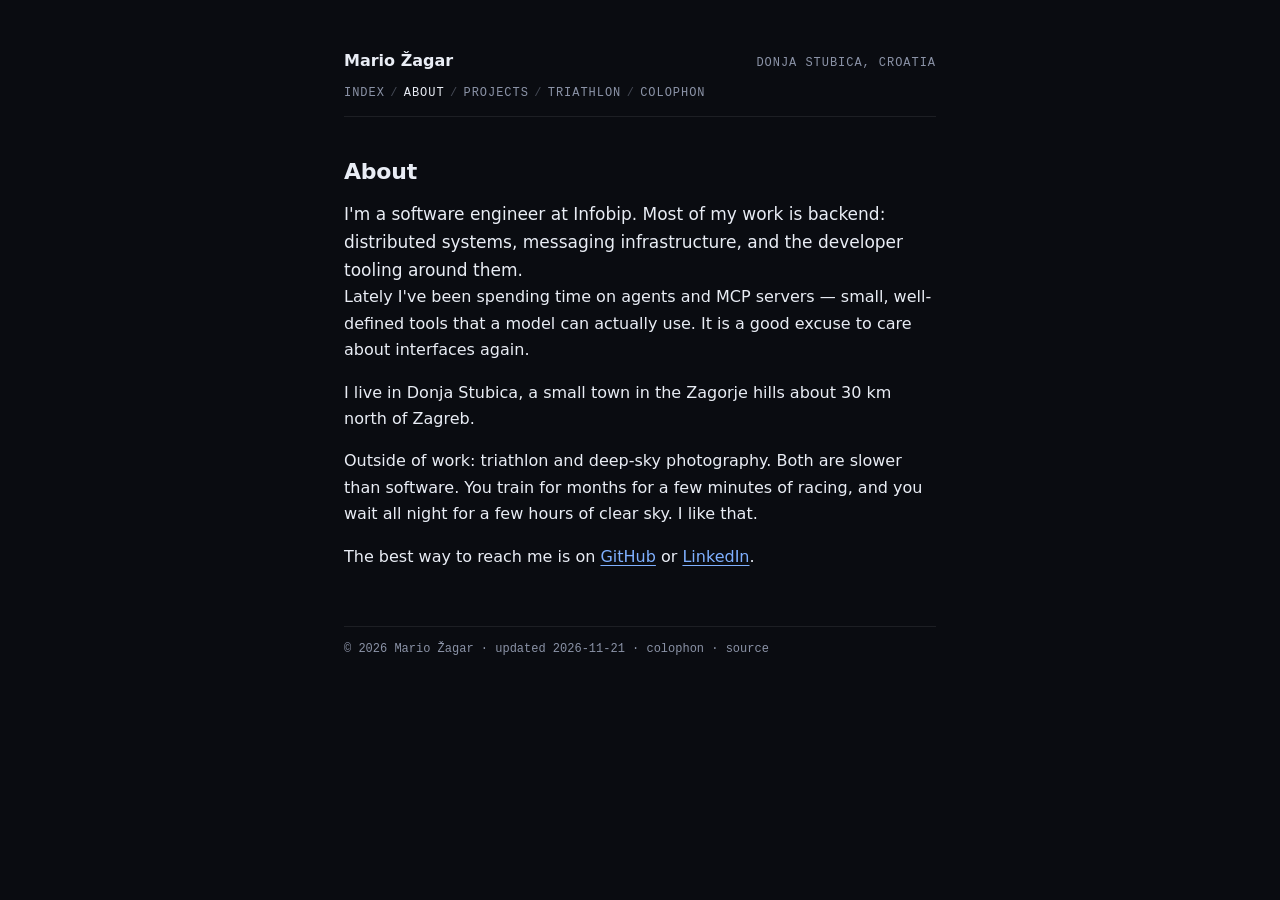
==== about/index.html @ 55d70c5a "Replace placeholder with a plain personal index Add a shared stylesheet, favicon, and pages for abou" ====
<!DOCTYPE html>
<html lang="en">
<head>
<meta charset="utf-8">
<meta name="viewport" content="width=device-width, initial-scale=1">
<title>About — Mario Žagar</title>
<meta name="description" content="About Mario Žagar: software engineer at Infobip, based in Donja Stubica, Croatia.">
<link rel="canonical" href="https://mzagar.github.io/about/">
<meta name="theme-color" content="#0a0c11">
<meta property="og:type" content="website">
<meta property="og:site_name" content="Mario Žagar">
<meta property="og:title" content="About — Mario Žagar">
<meta property="og:description" content="Software engineer at Infobip, based in Donja Stubica, Croatia.">
<meta property="og:url" content="https://mzagar.github.io/about/">
<meta name="twitter:card" content="summary">
<link rel="icon" href="/favicon.svg" type="image/svg+xml">
<link rel="stylesheet" href="/style.css">
</head>
<body>
<div class="wrap">

<header class="site-head">
  <div class="row">
    <a class="site-name" href="/">Mario Žagar</a>
    <span class="site-place">Donja Stubica, Croatia</span>
  </div>
  <nav class="site-nav" aria-label="Site">
    <a href="/">index</a><span class="sep">/</span><a href="/about/" aria-current="page">about</a><span class="sep">/</span><a href="/projects/">projects</a><span class="sep">/</span><a href="/triathlon/">triathlon</a><span class="sep">/</span><a href="/colophon/">colophon</a>
  </nav>
</header>

<main>
  <h1>About</h1>
  <p class="lede">I'm a software engineer at Infobip. Most of my work is backend: distributed systems, messaging infrastructure, and the developer tooling around them.</p>
  <p>Lately I've been spending time on agents and MCP servers — small, well-defined tools that a model can actually use. It is a good excuse to care about interfaces again.</p>
  <p>I live in Donja Stubica, a small town in the Zagorje hills about 30 km north of Zagreb.</p>
  <p>Outside of work: triathlon and deep-sky photography. Both are slower than software. You train for months for a few minutes of racing, and you wait all night for a few hours of clear sky. I like that.</p>
  <p>The best way to reach me is on <a href="https://github.com/mzagar">GitHub</a> or <a href="https://www.linkedin.com/in/mzagar/">LinkedIn</a>.</p>
</main>

<footer class="site-foot">
  <p>© 2026 Mario Žagar · updated 2026-11-21 · <a href="/colophon/">colophon</a> · <a href="https://github.com/mzagar/mzagar.github.io">source</a></p>
</footer>

</div>
</body>
</html>
---- style.css ----
/* mzagar.github.io — plain HTML, one stylesheet, no build, no trackers */

:root {
  --bg: #0a0c11;
  --fg: #e9edf5;
  --muted: #8b93a7;
  --accent: #7fb0ff;
  --line: rgba(255, 255, 255, 0.08);
  --sans: system-ui, -apple-system, "Segoe UI", Roboto, Helvetica, Arial, sans-serif;
  --mono: ui-monospace, SFMono-Regular, Menlo, Consolas, "Liberation Mono", monospace;
}

* {
  box-sizing: border-box;
}

html {
  color-scheme: dark;
}

body {
  margin: 0;
  background: var(--bg);
  color: var(--fg);
  font: 16px/1.65 var(--sans);
  -webkit-font-smoothing: antialiased;
}

.wrap {
  max-width: 640px;
  margin: 0 auto;
  padding: 48px 24px 56px;
}

a {
  color: var(--accent);
  text-decoration: underline;
  text-decoration-thickness: 1px;
  text-underline-offset: 3px;
}

a:hover {
  color: #a9c9ff;
}

a:focus-visible {
  outline: 2px solid var(--accent);
  outline-offset: 3px;
}

/* header */

.site-head {
  border-bottom: 1px solid var(--line);
  padding-bottom: 12px;
}

.site-head .row {
  display: flex;
  flex-wrap: wrap;
  align-items: baseline;
  justify-content: space-between;
  gap: 4px 16px;
}

.site-name {
  color: var(--fg);
  font-weight: 600;
  text-decoration: none;
}

.site-name:hover {
  color: var(--accent);
}

.site-place {
  color: var(--muted);
  font: 12px/1.4 var(--mono);
  letter-spacing: 0.08em;
  text-transform: uppercase;
}

.site-nav {
  display: flex;
  flex-wrap: wrap;
  align-items: baseline;
  margin-top: 10px;
  color: var(--muted);
  font: 12px/1.6 var(--mono);
  letter-spacing: 0.08em;
  text-transform: uppercase;
}

.site-nav a {
  color: var(--muted);
  text-decoration: none;
}

.site-nav a:hover {
  color: var(--accent);
}

.site-nav a[aria-current="page"] {
  color: var(--fg);
}

.site-nav .sep {
  padding: 0 0.45em;
  opacity: 0.45;
}

/* text */

main {
  padding-top: 40px;
}

h1 {
  margin: 0 0 14px;
  font-size: 1.375rem;
  font-weight: 600;
  line-height: 1.35;
  letter-spacing: -0.01em;
}

.lede {
  margin: 0;
  font-size: 1.0625rem;
}

.lede + .lede {
  margin-top: 1em;
}

p {
  margin: 0 0 1em;
}

p:last-child {
  margin-bottom: 0;
}

code {
  font-family: var(--mono);
  font-size: 0.875em;
}

section {
  margin-top: 44px;
}

h2 {
  margin: 0 0 14px;
  color: var(--muted);
  font: 400 12px/1.4 var(--mono);
  letter-spacing: 0.12em;
  text-transform: uppercase;
}

/* numbered index entries */

ol.entries {
  margin: 0;
  padding: 0;
  list-style: none;
}

ol.entries li {
  display: grid;
  grid-template-columns: 2rem 1fr;
  gap: 0 12px;
  padding: 14px 0;
  border-top: 1px solid var(--line);
}

ol.entries li:last-child {
  border-bottom: 1px solid var(--line);
}

.num {
  color: var(--muted);
  font: 12px/1.9 var(--mono);
}

.entry-title {
  margin: 0;
  font-weight: 600;
  line-height: 1.4;
}

.entry-title a {
  text-decoration: none;
}

.entry-title a:hover {
  text-decoration: underline;
}

.entry-desc {
  margin: 0.25em 0 0;
  color: var(--muted);
  font-size: 0.9375rem;
  line-height: 1.6;
}

.more {
  margin-top: 14px;
  font: 12px/1.6 var(--mono);
}

/* key/value lines */

ul.facts {
  margin: 0;
  padding: 0;
  list-style: none;
}

ul.facts li {
  display: grid;
  grid-template-columns: 7.5rem 1fr;
  gap: 8px;
  padding: 6px 0;
  border-top: 1px solid var(--line);
}

ul.facts li:last-child {
  border-bottom: 1px solid var(--line);
}

.fact-label {
  color: var(--muted);
  font: 12px/1.9 var(--mono);
  letter-spacing: 0.08em;
  text-transform: uppercase;
}

/* contact */

.contact-lines {
  margin: 0;
  font: 14px/2 var(--mono);
}

/* tables */

.table-wrap {
  overflow-x: auto;
}

table {
  width: 100%;
  border-collapse: collapse;
  font-size: 0.9375rem;
}

th,
td {
  padding: 8px 10px 8px 0;
  border-top: 1px solid var(--line);
  text-align: left;
  vertical-align: top;
}

tr:last-child td {
  border-bottom: 1px solid var(--line);
}

th {
  color: var(--muted);
  font: 400 12px/1.4 var(--mono);
  letter-spacing: 0.08em;
  text-transform: uppercase;
}

td.num,
th.num {
  font-family: var(--mono);
  font-size: 0.875rem;
  white-space: nowrap;
}

td .small {
  display: block;
  color: var(--muted);
  font-size: 0.8125rem;
}

/* footer */

.site-foot {
  margin-top: 56px;
  padding-top: 12px;
  border-top: 1px solid var(--line);
  color: var(--muted);
  font: 12px/1.7 var(--mono);
}

.site-foot a {
  color: var(--muted);
  text-decoration: none;
}

.site-foot a:hover {
  color: var(--accent);
}

@media (max-width: 480px) {
  .wrap {
    padding: 32px 20px 40px;
  }

  h1 {
    font-size: 1.25rem;
  }

  ol.entries li {
    grid-template-columns: 1.6rem 1fr;
    gap: 0 8px;
  }

  .site-nav {
    column-gap: 0.9em;
  }

  .site-nav .sep {
    display: none;
  }

  ul.facts li {
    grid-template-columns: 6rem 1fr;
  }
}

@media print {
  :root {
    --bg: #fff;
    --fg: #111;
    --muted: #444;
    --accent: #111;
    --line: #ccc;
  }

  html {
    color-scheme: light;
  }

  .wrap {
    padding: 0;
  }
}
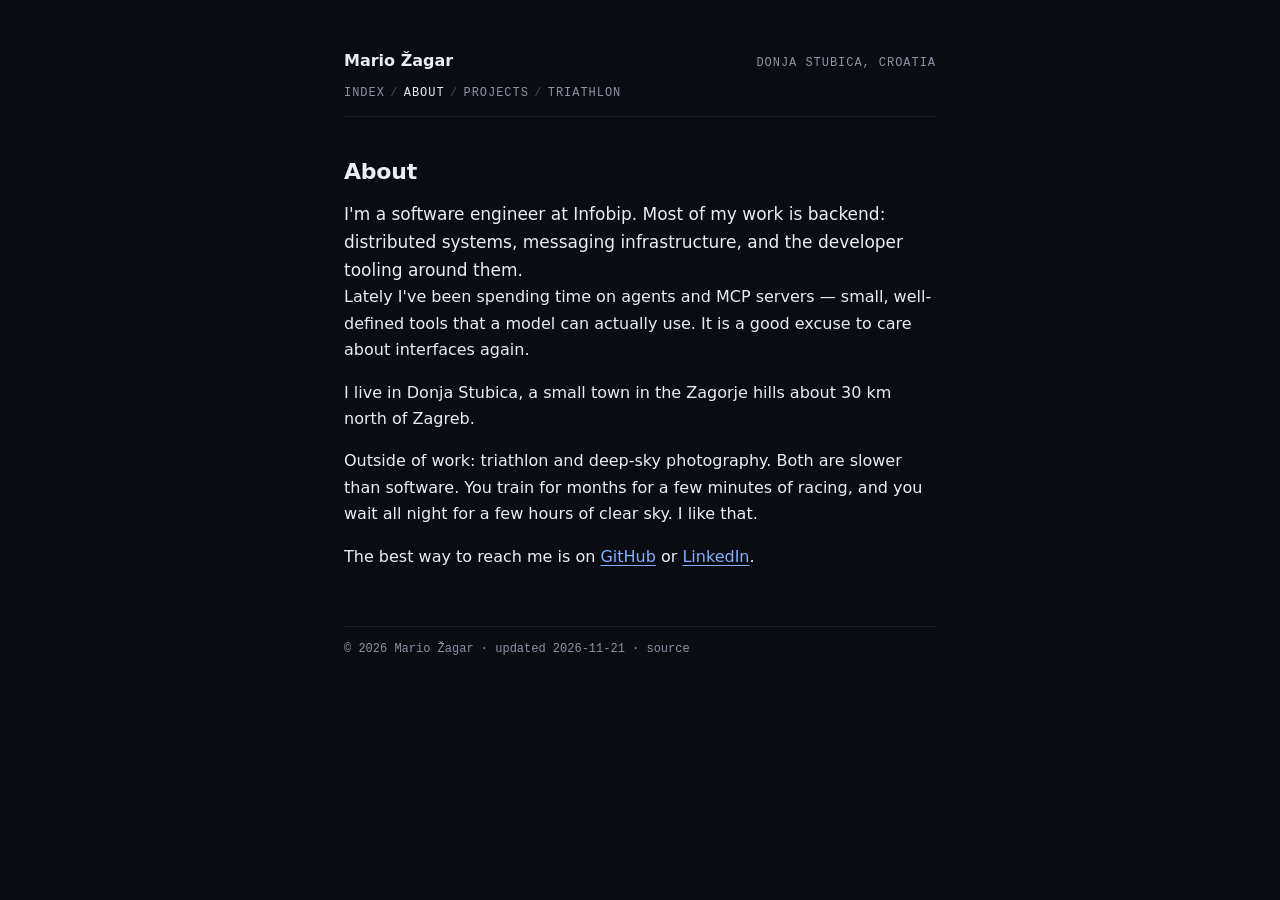
==== commit ce00be90: "Expand triathlon results, add DevilutionX port, remove colophon" ====
--- a/about/index.html
+++ b/about/index.html
@@ -25,7 +25,7 @@
     <span class="site-place">Donja Stubica, Croatia</span>
   </div>
   <nav class="site-nav" aria-label="Site">
-    <a href="/">index</a><span class="sep">/</span><a href="/about/" aria-current="page">about</a><span class="sep">/</span><a href="/projects/">projects</a><span class="sep">/</span><a href="/triathlon/">triathlon</a><span class="sep">/</span><a href="/colophon/">colophon</a>
+    <a href="/">index</a><span class="sep">/</span><a href="/about/" aria-current="page">about</a><span class="sep">/</span><a href="/projects/">projects</a><span class="sep">/</span><a href="/triathlon/">triathlon</a>
   </nav>
 </header>
 
@@ -39,7 +39,7 @@
 </main>
 
 <footer class="site-foot">
-  <p>© 2026 Mario Žagar · updated 2026-11-21 · <a href="/colophon/">colophon</a> · <a href="https://github.com/mzagar/mzagar.github.io">source</a></p>
+  <p>© 2026 Mario Žagar · updated 2026-11-21 · <a href="https://github.com/mzagar/mzagar.github.io">source</a></p>
 </footer>
 
 </div>
--- a/style.css
+++ b/style.css
@@ -208,6 +208,49 @@
   font: 12px/1.6 var(--mono);
 }
 
+/* featured races */
+
+ol.races {
+  margin: 0;
+  padding: 0;
+  list-style: none;
+}
+
+ol.races li {
+  display: grid;
+  grid-template-columns: 2rem 1fr auto;
+  gap: 0 12px;
+  padding: 16px 0;
+  border-top: 1px solid var(--line);
+}
+
+ol.races li:last-child {
+  border-bottom: 1px solid var(--line);
+}
+
+.race-name {
+  margin: 0;
+  font-weight: 600;
+  line-height: 1.4;
+}
+
+.race-meta,
+.race-splits {
+  margin: 0.3em 0 0;
+  color: var(--muted);
+  font: 12px/1.7 var(--mono);
+}
+
+.race-splits {
+  letter-spacing: 0.01em;
+}
+
+.race-time {
+  color: var(--fg);
+  font: 1.25rem/1.4 var(--mono);
+  white-space: nowrap;
+}
+
 /* key/value lines */
 
 ul.facts {
@@ -314,9 +357,16 @@
     font-size: 1.25rem;
   }
 
-  ol.entries li {
+  ol.entries li,
+  ol.races li {
     grid-template-columns: 1.6rem 1fr;
     gap: 0 8px;
+  }
+
+  .race-time {
+    grid-column: 2;
+    margin-top: 0.35em;
+    font-size: 1.1rem;
   }
 
   .site-nav {
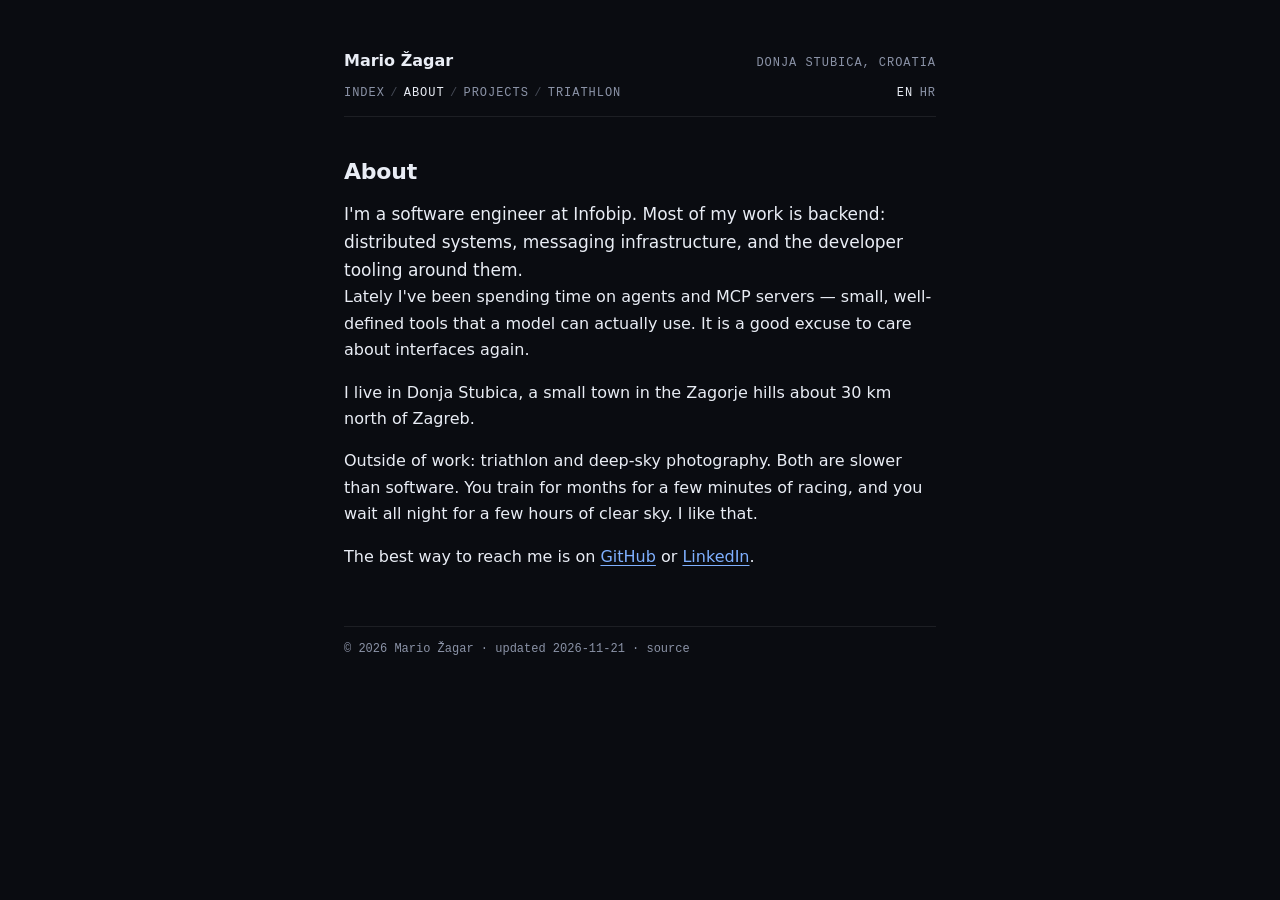
==== commit 7e6bd0fc: "Add Croatian pages with language detection" ====
--- a/about/index.html
+++ b/about/index.html
@@ -6,15 +6,21 @@
 <title>About — Mario Žagar</title>
 <meta name="description" content="About Mario Žagar: software engineer at Infobip, based in Donja Stubica, Croatia.">
 <link rel="canonical" href="https://mzagar.github.io/about/">
+<link rel="alternate" hreflang="en" href="https://mzagar.github.io/about/">
+<link rel="alternate" hreflang="hr" href="https://mzagar.github.io/hr/about/">
+<link rel="alternate" hreflang="x-default" href="https://mzagar.github.io/about/">
 <meta name="theme-color" content="#0a0c11">
 <meta property="og:type" content="website">
 <meta property="og:site_name" content="Mario Žagar">
 <meta property="og:title" content="About — Mario Žagar">
 <meta property="og:description" content="Software engineer at Infobip, based in Donja Stubica, Croatia.">
 <meta property="og:url" content="https://mzagar.github.io/about/">
+<meta property="og:locale" content="en_US">
+<meta property="og:locale:alternate" content="hr_HR">
 <meta name="twitter:card" content="summary">
 <link rel="icon" href="/favicon.svg" type="image/svg+xml">
 <link rel="stylesheet" href="/style.css">
+<script src="/lang.js"></script>
 </head>
 <body>
 <div class="wrap">
@@ -26,6 +32,9 @@
   </div>
   <nav class="site-nav" aria-label="Site">
     <a href="/">index</a><span class="sep">/</span><a href="/about/" aria-current="page">about</a><span class="sep">/</span><a href="/projects/">projects</a><span class="sep">/</span><a href="/triathlon/">triathlon</a>
+    <span class="lang" role="group" aria-label="Language">
+      <span class="current" aria-current="true">EN</span><a href="/hr/about/" data-lang="hr" hreflang="hr" lang="hr">HR</a>
+    </span>
   </nav>
 </header>
 
--- a/style.css
+++ b/style.css
@@ -109,6 +109,19 @@
   opacity: 0.45;
 }
 
+/* language switch, pushed to the right end of the nav */
+
+.site-nav .lang {
+  display: inline-flex;
+  gap: 0.55em;
+  margin-left: auto;
+  padding-left: 0.9em;
+}
+
+.lang .current {
+  color: var(--fg);
+}
+
 /* text */
 
 main {
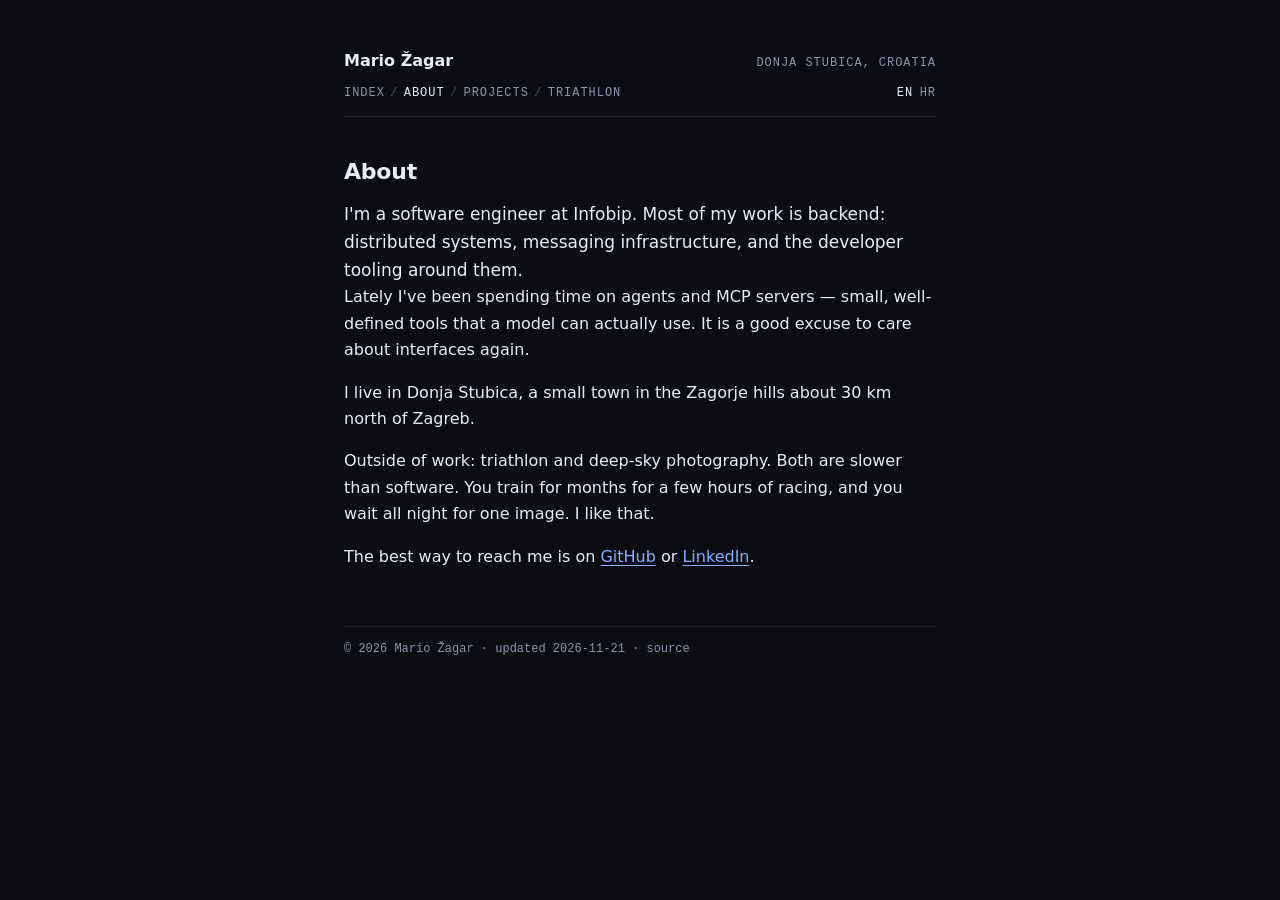
==== commit 13492a25: "Reword triathlon intro: hours, not minutes; drier tone" ====
--- a/about/index.html
+++ b/about/index.html
@@ -43,7 +43,7 @@
   <p class="lede">I'm a software engineer at Infobip. Most of my work is backend: distributed systems, messaging infrastructure, and the developer tooling around them.</p>
   <p>Lately I've been spending time on agents and MCP servers — small, well-defined tools that a model can actually use. It is a good excuse to care about interfaces again.</p>
   <p>I live in Donja Stubica, a small town in the Zagorje hills about 30 km north of Zagreb.</p>
-  <p>Outside of work: triathlon and deep-sky photography. Both are slower than software. You train for months for a few minutes of racing, and you wait all night for a few hours of clear sky. I like that.</p>
+  <p>Outside of work: triathlon and deep-sky photography. Both are slower than software. You train for months for a few hours of racing, and you wait all night for one image. I like that.</p>
   <p>The best way to reach me is on <a href="https://github.com/mzagar">GitHub</a> or <a href="https://www.linkedin.com/in/mzagar/">LinkedIn</a>.</p>
 </main>
 
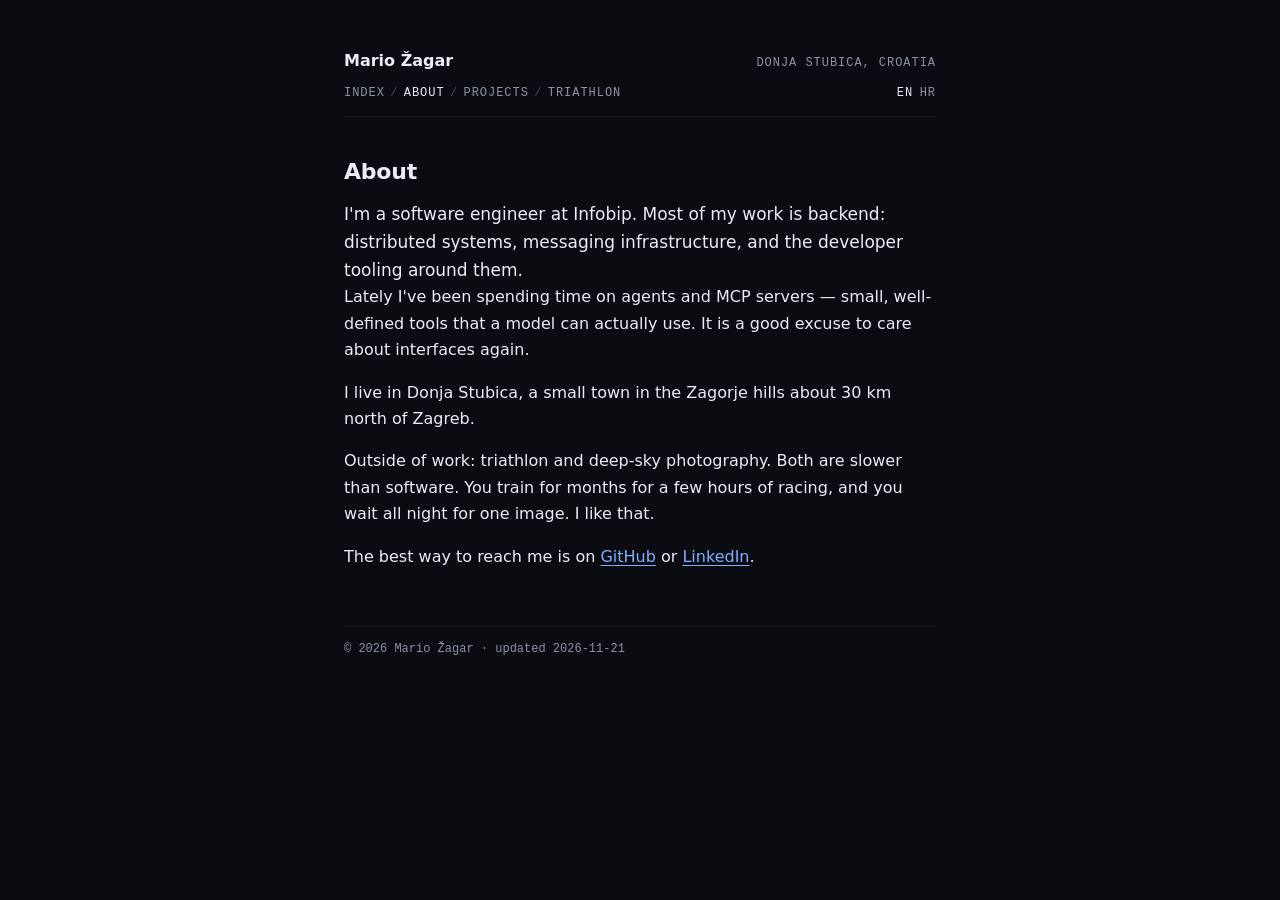
==== commit 58d568f6: "Simplify footer, drop results note" ====
--- a/about/index.html
+++ b/about/index.html
@@ -48,7 +48,7 @@
 </main>
 
 <footer class="site-foot">
-  <p>© 2026 Mario Žagar · updated 2026-11-21 · <a href="https://github.com/mzagar/mzagar.github.io">source</a></p>
+  <p>© 2026 Mario Žagar · updated 2026-11-21</p>
 </footer>
 
 </div>
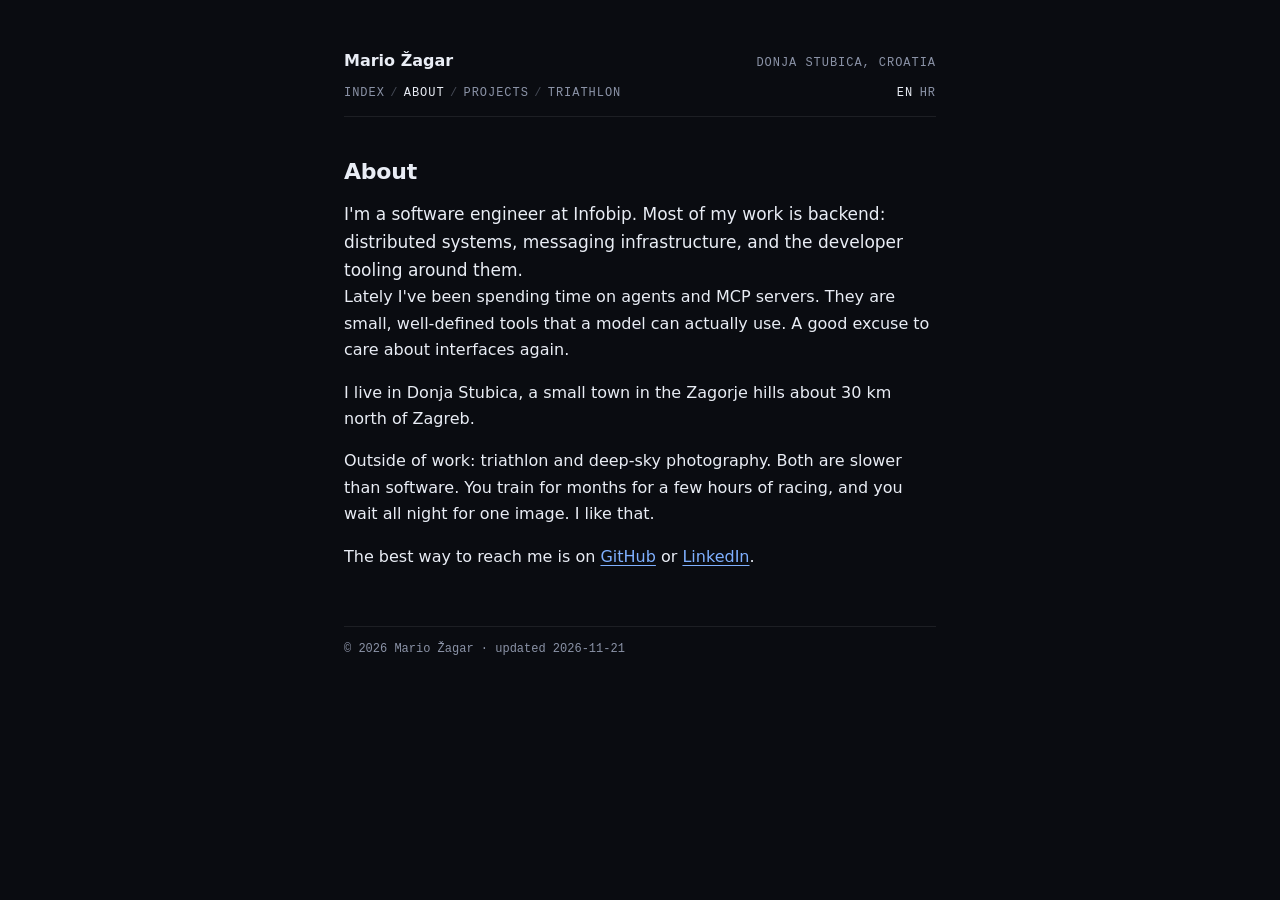
==== commit bbf4943d: "Reword about paragraph, replace em dashes with middots" ====
--- a/about/index.html
+++ b/about/index.html
@@ -3,7 +3,7 @@
 <head>
 <meta charset="utf-8">
 <meta name="viewport" content="width=device-width, initial-scale=1">
-<title>About — Mario Žagar</title>
+<title>About · Mario Žagar</title>
 <meta name="description" content="About Mario Žagar: software engineer at Infobip, based in Donja Stubica, Croatia.">
 <link rel="canonical" href="https://mzagar.github.io/about/">
 <link rel="alternate" hreflang="en" href="https://mzagar.github.io/about/">
@@ -12,7 +12,7 @@
 <meta name="theme-color" content="#0a0c11">
 <meta property="og:type" content="website">
 <meta property="og:site_name" content="Mario Žagar">
-<meta property="og:title" content="About — Mario Žagar">
+<meta property="og:title" content="About · Mario Žagar">
 <meta property="og:description" content="Software engineer at Infobip, based in Donja Stubica, Croatia.">
 <meta property="og:url" content="https://mzagar.github.io/about/">
 <meta property="og:locale" content="en_US">
@@ -41,7 +41,7 @@
 <main>
   <h1>About</h1>
   <p class="lede">I'm a software engineer at Infobip. Most of my work is backend: distributed systems, messaging infrastructure, and the developer tooling around them.</p>
-  <p>Lately I've been spending time on agents and MCP servers — small, well-defined tools that a model can actually use. It is a good excuse to care about interfaces again.</p>
+  <p>Lately I've been spending time on agents and MCP servers. They are small, well-defined tools that a model can actually use. A good excuse to care about interfaces again.</p>
   <p>I live in Donja Stubica, a small town in the Zagorje hills about 30 km north of Zagreb.</p>
   <p>Outside of work: triathlon and deep-sky photography. Both are slower than software. You train for months for a few hours of racing, and you wait all night for one image. I like that.</p>
   <p>The best way to reach me is on <a href="https://github.com/mzagar">GitHub</a> or <a href="https://www.linkedin.com/in/mzagar/">LinkedIn</a>.</p>
--- a/style.css
+++ b/style.css
@@ -1,4 +1,4 @@
-/* mzagar.github.io — plain HTML, one stylesheet, no build, no trackers */
+/* mzagar.github.io · plain HTML, one stylesheet, no build, no trackers */
 
 :root {
   --bg: #0a0c11;
